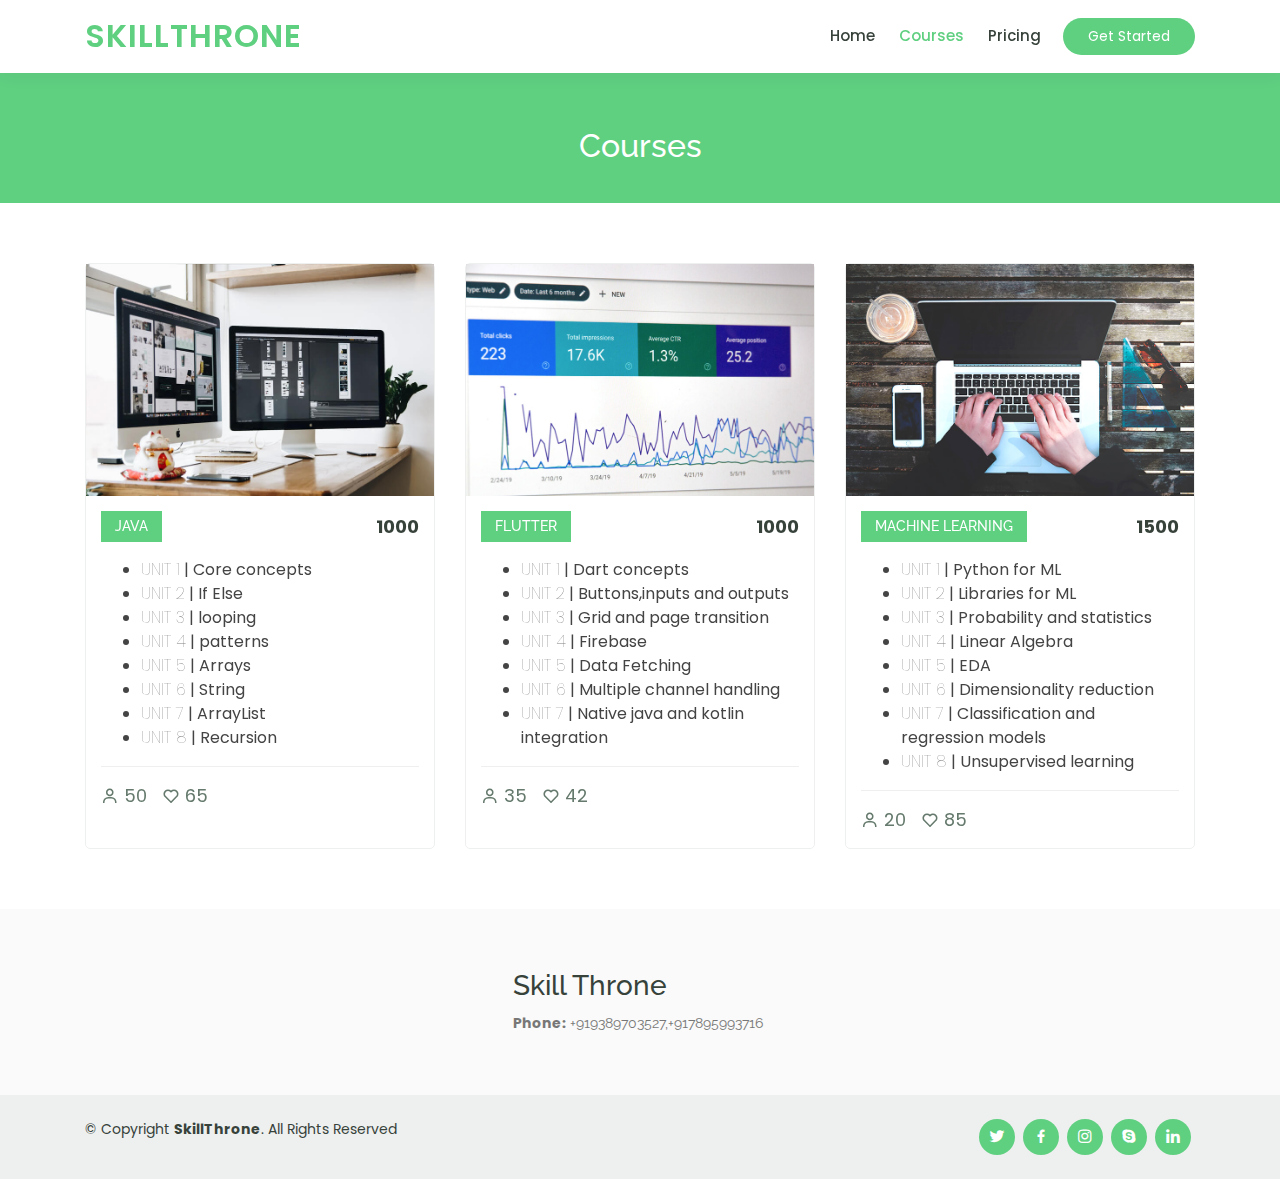
==== courses.html @ 5d15691a "initial commit" ====
<!DOCTYPE html>
<html lang="en">

<head>
  <meta charset="utf-8">
  <meta content="width=device-width, initial-scale=1.0" name="viewport">

  <title>Courses - Mentor Bootstrap Template</title>
  <meta content="" name="description">
  <meta content="" name="keywords">

  <!-- Favicons -->
  <link href="assets/img/favicon.png" rel="icon">
  <link href="assets/img/apple-touch-icon.png" rel="apple-touch-icon">

  <!-- Google Fonts -->
  <link href="https://fonts.googleapis.com/css?family=Open+Sans:300,300i,400,400i,600,600i,700,700i|Raleway:300,300i,400,400i,500,500i,600,600i,700,700i|Poppins:300,300i,400,400i,500,500i,600,600i,700,700i" rel="stylesheet">

  <!-- Vendor CSS Files -->
  <link href="assets/vendor/bootstrap/css/bootstrap.min.css" rel="stylesheet">
  <link href="assets/vendor/icofont/icofont.min.css" rel="stylesheet">
  <link href="assets/vendor/boxicons/css/boxicons.min.css" rel="stylesheet">
  <link href="assets/vendor/remixicon/remixicon.css" rel="stylesheet">
  <link href="assets/vendor/owl.carousel/assets/owl.carousel.min.css" rel="stylesheet">
  <link href="assets/vendor/animate.css/animate.min.css" rel="stylesheet">
  <link href="assets/vendor/aos/aos.css" rel="stylesheet">

  <!-- Template Main CSS File -->
  <link href="assets/css/style.css" rel="stylesheet">
  <link rel="stylesheet" href="styles.css">

  <!-- =======================================================
  * Template Name: Mentor - v2.2.0
  * Template URL: https://bootstrapmade.com/mentor-free-education-bootstrap-theme/
  * Author: BootstrapMade.com
  * License: https://bootstrapmade.com/license/
  ======================================================== -->
</head>

<body>

  <!-- ======= Header ======= -->
  <header id="header" class="fixed-top">
    <div class="container d-flex align-items-center">

      <h1 class="logo mr-auto"><a href="index.html">SkillThrone</a></h1>
      <!-- Uncomment below if you prefer to use an image logo -->
      <!-- <a href="index.html" class="logo mr-auto"><img src="assets/img/logo.png" alt="" class="img-fluid"></a>-->

      <nav class="nav-menu d-none d-lg-block">
        <ul>
          <li><a href="index.html">Home</a></li>
          <li class="active"><a href="courses.html">Courses</a></li>
          <li><a href="pricing.html">Pricing</a></li>

          

        </ul>
      </nav><!-- .nav-menu -->

      <a href="courses.html" class="get-started-btn">Get Started</a>

    </div>
  </header><!-- End Header -->

  <main id="main" data-aos="fade-in">

    <!-- ======= Breadcrumbs ======= -->
    <div class="breadcrumbs">
      <div class="container mt-4">
        <h2>Courses</h2></div>
    </div><!-- End Breadcrumbs -->

    <!-- ======= Courses Section ======= -->
    <section id="courses" class="courses">
      <div class="container" data-aos="fade-up">

        <div class="row" data-aos="zoom-in" data-aos-delay="100">

          <div class="col-lg-4 col-md-6 d-flex align-items-stretch">
            <div class="course-item">
              <img src="assets/img/course-1.jpg" class="img-fluid" alt="...">
              <div class="course-content">
                <div class="d-flex justify-content-between align-items-center mb-3">
                  <h4>JAVA</h4>
                  <p class="price">1000</p>
                </div>
                <ul>
                  <li><span class="sp">UNIT 1</span> | Core  concepts</li>
                  <li><span class="sp">UNIT 2</span> | If Else</li>
                  <li><span class="sp">UNIT 3</span> | looping</li>
                  <li><span class="sp">UNIT 4</span> | patterns</li>
                  <li><span class="sp">UNIT 5</span> | Arrays</li>
                  <li><span class="sp">UNIT 6</span> | String</li>
                  <li><span class="sp">UNIT 7</span> | ArrayList</li>
                  <li><span class="sp">UNIT 8</span> | Recursion</li>
              </ul>
                <div class="trainer d-flex justify-content-between align-items-center">
                  
                  <div class="trainer-rank d-flex align-items-center">
                    <i class="bx bx-user"></i>&nbsp;50
                    &nbsp;&nbsp;
                    <i class="bx bx-heart"></i>&nbsp;65
                  </div>
                </div>
              </div>
            </div>
          </div> <!-- End Course Item-->

          <div class="col-lg-4 col-md-6 d-flex align-items-stretch mt-4 mt-md-0">
            <div class="course-item">
              <img src="assets/img/course-2.jpg" class="img-fluid" alt="...">
              <div class="course-content">
                <div class="d-flex justify-content-between align-items-center mb-3">
                  <h4>FLUTTER</h4>
                  <p class="price">1000</p>
                </div>
                <ul>
                  
                 <li><span class="sp">UNIT 1</span> | Dart  concepts</li>
                 <li><span class="sp">UNIT 2</span> | Buttons,inputs and outputs</li>
                 <li><span class="sp">UNIT 3</span> | Grid and page transition</li>
                 <li><span class="sp">UNIT 4</span> | Firebase</li>
                 <li><span class="sp">UNIT 5</span> | Data Fetching</li>
                 <li><span class="sp">UNIT 6</span> | Multiple channel handling</li>
                 <li><span class="sp">UNIT 7</span> | Native java and kotlin integration</li>
             </ul>
                <div class="trainer d-flex justify-content-between align-items-center">
                  
                  <div class="trainer-rank d-flex align-items-center">
                    <i class="bx bx-user"></i>&nbsp;35
                    &nbsp;&nbsp;
                    <i class="bx bx-heart"></i>&nbsp;42
                  </div>
                </div>
              </div>
            </div>
          </div> <!-- End Course Item-->

          <div class="col-lg-4 col-md-6 d-flex align-items-stretch mt-4 mt-lg-0">
            <div class="course-item">
              <img src="assets/img/course-3.jpg" class="img-fluid" alt="...">
              <div class="course-content">
                <div class="d-flex justify-content-between align-items-center mb-3">
                  <h4>MACHINE LEARNING</h4>
                  <p class="price">1500</p>
                </div>


                <ul>
                  <li><span class="sp">UNIT 1</span> | Python for ML</li>
                  <li><span class="sp">UNIT 2</span> | Libraries for ML</li>
                  <li><span class="sp">UNIT 3</span> | Probability and statistics</li>
                  <li><span class="sp">UNIT 4</span> | Linear Algebra</li>
                  <li><span class="sp">UNIT 5</span> | EDA</li>
                  <li><span class="sp">UNIT 6</span> | Dimensionality reduction</li>
                  <li><span class="sp">UNIT 7</span> | Classification and regression models</li>
                  <li><span class="sp">UNIT 8</span> | Unsupervised learning</li>
              </ul>
                <div class="trainer d-flex justify-content-between align-items-center">
                  
                  <div class="trainer-rank d-flex align-items-center">
                    <i class="bx bx-user"></i>&nbsp;20
                    &nbsp;&nbsp;
                    <i class="bx bx-heart"></i>&nbsp;85
                  </div>
                </div>
              </div>
            </div>
          </div> <!-- End Course Item-->

        </div>

      </div>
    </section><!-- End Courses Section -->

  </main><!-- End #main -->

  <!-- ======= Footer ======= -->
  <footer id="footer">

    <div class="footer-top">
      <div class="container">
        <div class="row  d-flex justify-content-between align-items-center">

          <div class="col-lg-3 col-md-6 footer-contact  mx-auto">
            <h3>Skill Throne</h3>
            <p>
              <strong>Phone:</strong> +919389703527,+917895993716<br>
            </p>
          </div>


          

        </div>
      </div>
    </div>

    <div class="container d-md-flex py-4">

      <div class="mr-md-auto text-center text-md-left">
        <div class="copyright">
          &copy; Copyright <strong><span>SkillThrone</span></strong>. All Rights Reserved
        </div>
      </div>
      <div class="social-links text-center text-md-right pt-3 pt-md-0">
        <a href="#" class="twitter"><i class="bx bxl-twitter"></i></a>
        <a href="#" class="facebook"><i class="bx bxl-facebook"></i></a>
        <a href="#" class="instagram"><i class="bx bxl-instagram"></i></a>
        <a href="#" class="google-plus"><i class="bx bxl-skype"></i></a>
        <a href="#" class="linkedin"><i class="bx bxl-linkedin"></i></a>
      </div>
    </div>
  </footer><!-- End Footer -->

  <a href="#" class="back-to-top"><i class="bx bx-up-arrow-alt"></i></a>
  <div id="preloader"></div>

  <!-- Vendor JS Files -->
  <script src="assets/vendor/jquery/jquery.min.js"></script>
  <script src="assets/vendor/bootstrap/js/bootstrap.bundle.min.js"></script>
  <script src="assets/vendor/jquery.easing/jquery.easing.min.js"></script>
  <script src="assets/vendor/php-email-form/validate.js"></script>
  <script src="assets/vendor/waypoints/jquery.waypoints.min.js"></script>
  <script src="assets/vendor/counterup/counterup.min.js"></script>
  <script src="assets/vendor/owl.carousel/owl.carousel.min.js"></script>
  <script src="assets/vendor/aos/aos.js"></script>

  <!-- Template Main JS File -->
  <script src="assets/js/main.js"></script>

</body>

</html>
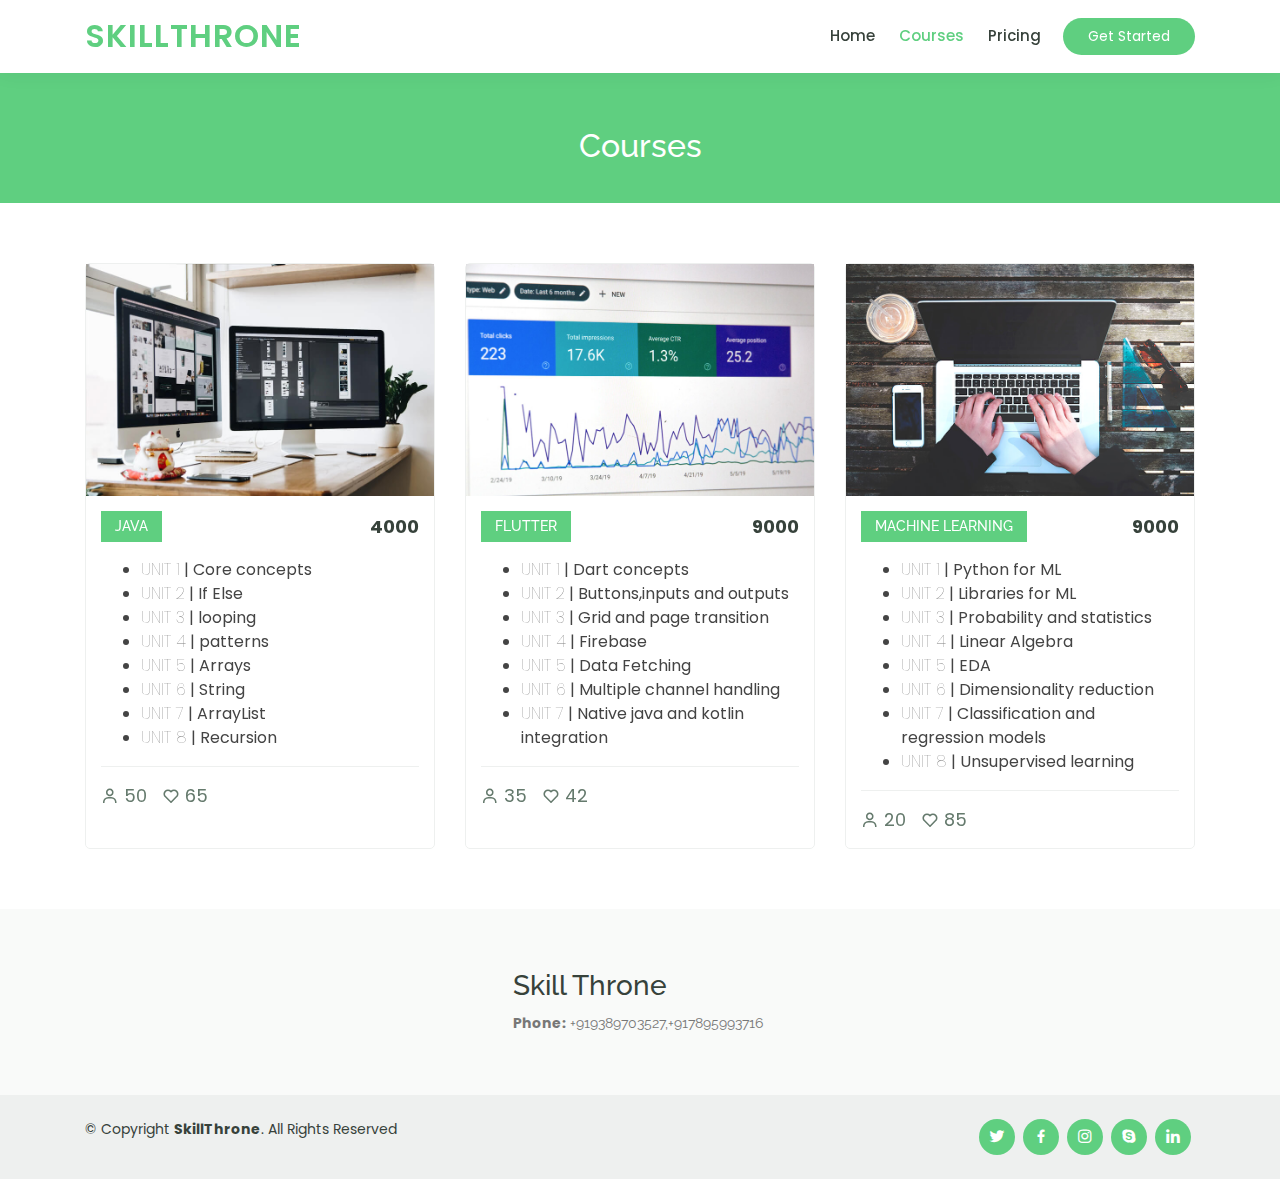
==== commit 66cacb28: "price changes" ====
--- a/courses.html
+++ b/courses.html
@@ -83,7 +83,7 @@
               <div class="course-content">
                 <div class="d-flex justify-content-between align-items-center mb-3">
                   <h4>JAVA</h4>
-                  <p class="price">1000</p>
+                  <p class="price">4000</p>
                 </div>
                 <ul>
                   <li><span class="sp">UNIT 1</span> | Core  concepts</li>
@@ -113,7 +113,7 @@
               <div class="course-content">
                 <div class="d-flex justify-content-between align-items-center mb-3">
                   <h4>FLUTTER</h4>
-                  <p class="price">1000</p>
+                  <p class="price">9000</p>
                 </div>
                 <ul>
                   
@@ -143,7 +143,7 @@
               <div class="course-content">
                 <div class="d-flex justify-content-between align-items-center mb-3">
                   <h4>MACHINE LEARNING</h4>
-                  <p class="price">1500</p>
+                  <p class="price">9000</p>
                 </div>
 
 
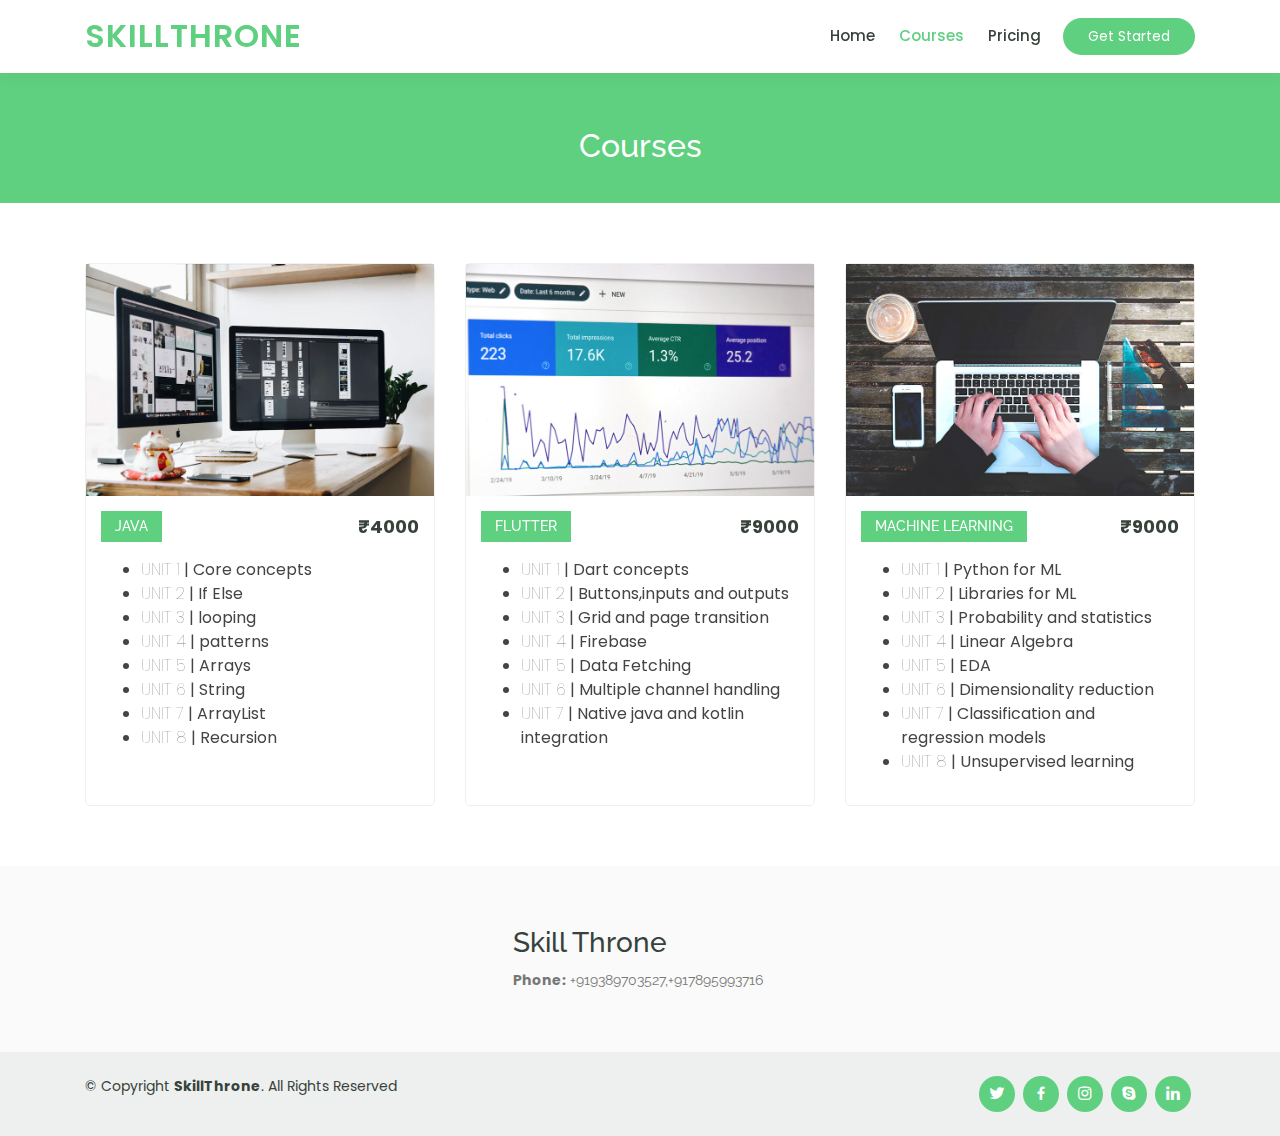
==== commit 215de69d: "fina" ====
--- a/courses.html
+++ b/courses.html
@@ -83,7 +83,7 @@
               <div class="course-content">
                 <div class="d-flex justify-content-between align-items-center mb-3">
                   <h4>JAVA</h4>
-                  <p class="price">4000</p>
+                  <p class="price">&#8377;4000</p>
                 </div>
                 <ul>
                   <li><span class="sp">UNIT 1</span> | Core  concepts</li>
@@ -95,14 +95,7 @@
                   <li><span class="sp">UNIT 7</span> | ArrayList</li>
                   <li><span class="sp">UNIT 8</span> | Recursion</li>
               </ul>
-                <div class="trainer d-flex justify-content-between align-items-center">
-                  
-                  <div class="trainer-rank d-flex align-items-center">
-                    <i class="bx bx-user"></i>&nbsp;50
-                    &nbsp;&nbsp;
-                    <i class="bx bx-heart"></i>&nbsp;65
-                  </div>
-                </div>
+                
               </div>
             </div>
           </div> <!-- End Course Item-->
@@ -113,7 +106,7 @@
               <div class="course-content">
                 <div class="d-flex justify-content-between align-items-center mb-3">
                   <h4>FLUTTER</h4>
-                  <p class="price">9000</p>
+                  <p class="price">&#8377;9000</p>
                 </div>
                 <ul>
                   
@@ -125,14 +118,7 @@
                  <li><span class="sp">UNIT 6</span> | Multiple channel handling</li>
                  <li><span class="sp">UNIT 7</span> | Native java and kotlin integration</li>
              </ul>
-                <div class="trainer d-flex justify-content-between align-items-center">
-                  
-                  <div class="trainer-rank d-flex align-items-center">
-                    <i class="bx bx-user"></i>&nbsp;35
-                    &nbsp;&nbsp;
-                    <i class="bx bx-heart"></i>&nbsp;42
-                  </div>
-                </div>
+                
               </div>
             </div>
           </div> <!-- End Course Item-->
@@ -143,7 +129,7 @@
               <div class="course-content">
                 <div class="d-flex justify-content-between align-items-center mb-3">
                   <h4>MACHINE LEARNING</h4>
-                  <p class="price">9000</p>
+                  <p class="price"> &#8377;9000</p>
                 </div>
 
 
@@ -157,14 +143,7 @@
                   <li><span class="sp">UNIT 7</span> | Classification and regression models</li>
                   <li><span class="sp">UNIT 8</span> | Unsupervised learning</li>
               </ul>
-                <div class="trainer d-flex justify-content-between align-items-center">
-                  
-                  <div class="trainer-rank d-flex align-items-center">
-                    <i class="bx bx-user"></i>&nbsp;20
-                    &nbsp;&nbsp;
-                    <i class="bx bx-heart"></i>&nbsp;85
-                  </div>
-                </div>
+                
               </div>
             </div>
           </div> <!-- End Course Item-->
--- a/styles.css
+++ b/styles.css
@@ -73,4 +73,13 @@
 .sz{
   height: 70px;
   width: 70px;;
-}+}
+
+@media only screen and (max-device-width: 480px) {
+  .poo{
+    font-size: 0.5 rem;
+  }
+} 
+ .re{
+   color: red;
+ }